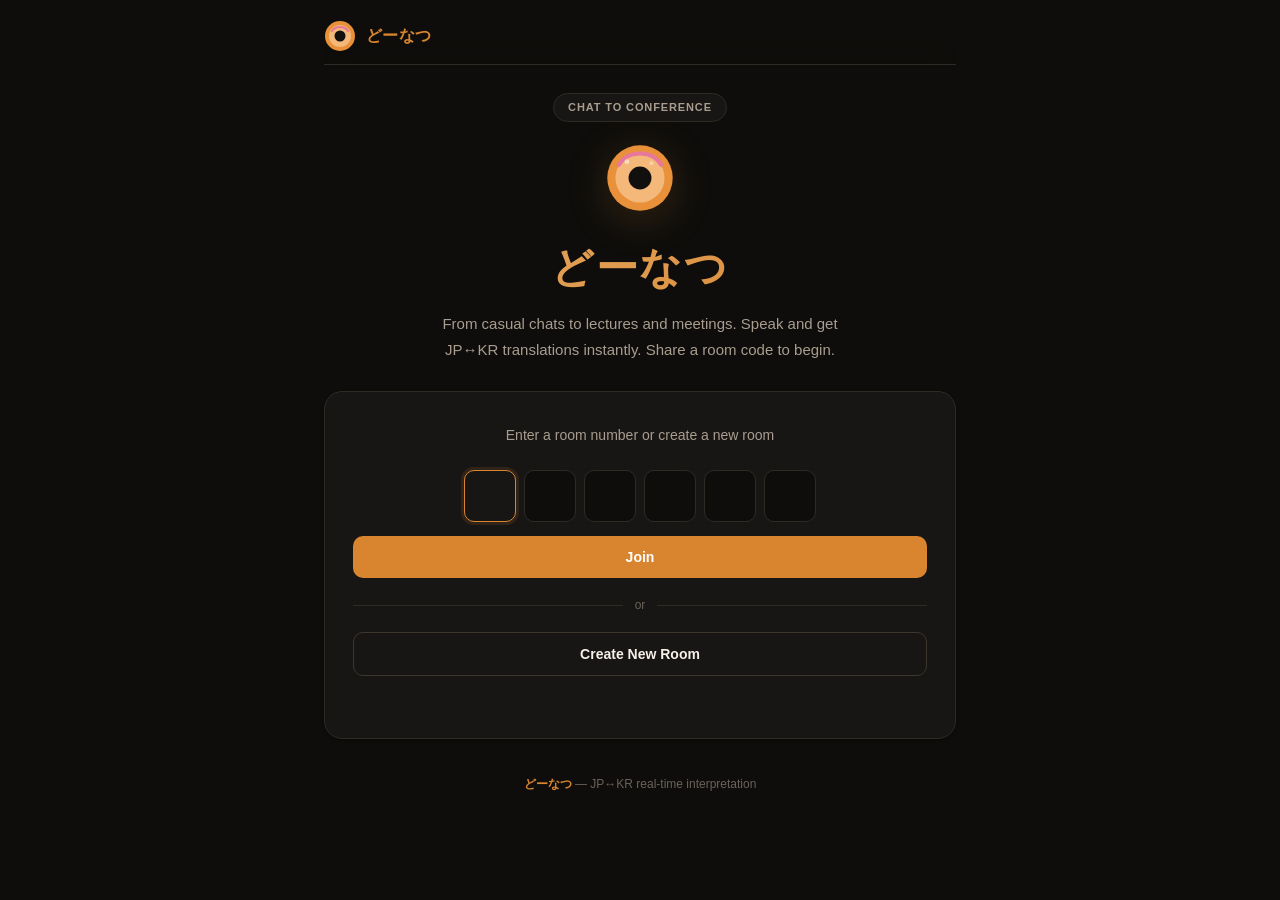
==== client/index.html @ 3bbc96e5 "Add admin panel, room issuance control, and Cloudflare Tunnel support - Admin panel at /admin with c" ====
<!DOCTYPE html>
<html lang="ja" translate="no" class="notranslate">
<head>
<meta charset="UTF-8">
<meta name="viewport" content="width=device-width, initial-scale=1">
<meta name="google" content="notranslate">
<meta name="description" content="どーなつ — 日韓の会話を、まるくつなぐ。話すだけで翻訳が届くカジュアル通訳。">
<meta name="theme-color" content="#0e0d0b">
<meta property="og:title" content="どーなつ | 日韓リアルタイム通訳">
<meta property="og:description" content="話すだけで翻訳が届く。6桁のルーム番号で、日本語と韓国語の会話をまるくつなぐ。">
<meta property="og:type" content="website">
<link rel="icon" href="favicon.svg" type="image/svg+xml">
<link rel="manifest" href="manifest.json">
<title>どーなつ — 日韓リアルタイム通訳</title>
<link rel="stylesheet" href="theme.css?v=2">
<link rel="stylesheet" href="app.css?v=6">
</head>
<body>

<div id="lobby">
  <div class="landing">
    <header class="landing-header">
      <div class="brand">
        <svg class="brand-mark" viewBox="0 0 32 32" aria-hidden="true"><circle cx="16" cy="16" r="15" fill="#e8913a"/><circle cx="16" cy="16" r="11" fill="#f4b87a"/><circle cx="16" cy="16" r="5.5" fill="#12100e"/><path d="M8 11c2-3 5-4 8-4s6 1 8 4" fill="none" stroke="#e8789a" stroke-width="2.2" stroke-linecap="round"/></svg>
        <span class="brand-name" id="brandName">どーなつ</span>
      </div>
    </header>

    <section class="hero">
      <span class="hero-badge" id="heroBadge">会話も講演も</span>
      <div class="hero-visual">
        <svg class="hero-donut" viewBox="0 0 88 88" aria-hidden="true"><circle cx="44" cy="44" r="40" fill="#e8913a"/><circle cx="44" cy="44" r="30" fill="#f4b87a"/><circle cx="44" cy="44" r="14" fill="#12100e"/><path d="M18 28c6-10 16-14 26-14s20 4 26 14" fill="none" stroke="#e8789a" stroke-width="5" stroke-linecap="round"/><circle cx="28" cy="24" r="3" fill="#fff" opacity=".5"/><circle cx="58" cy="26" r="2.5" fill="#fff" opacity=".35"/></svg>
      </div>
      <h1 id="heroTitle">どーなつ</h1>
      <p class="hero-desc" id="heroDesc">日韓の会話を、まるくつなぐ。話すだけで翻訳が届くカジュアル通訳。ルーム番号を共有して、すぐにはじめられます。</p>
    </section>

    <section class="start-section" id="start">
      <div class="cta-card">
        <p class="sub" id="lobbySub">ルーム番号を入力するか、新しいルームを作成してください</p>
        <div class="lobby-join">
          <div class="room-code" id="roomCode">
            <input type="text" class="room-digit" inputmode="numeric" maxlength="1" pattern="[0-9]" autocomplete="one-time-code" aria-label="1">
            <input type="text" class="room-digit" inputmode="numeric" maxlength="1" pattern="[0-9]" autocomplete="one-time-code" aria-label="2">
            <input type="text" class="room-digit" inputmode="numeric" maxlength="1" pattern="[0-9]" autocomplete="one-time-code" aria-label="3">
            <input type="text" class="room-digit" inputmode="numeric" maxlength="1" pattern="[0-9]" autocomplete="one-time-code" aria-label="4">
            <input type="text" class="room-digit" inputmode="numeric" maxlength="1" pattern="[0-9]" autocomplete="one-time-code" aria-label="5">
            <input type="text" class="room-digit" inputmode="numeric" maxlength="1" pattern="[0-9]" autocomplete="one-time-code" aria-label="6">
          </div>
          <button id="joinBtn" type="button">入室</button>
        </div>
        <div class="lobby-divider hidden" id="lobbyDivider">or</div>
        <div class="lobby-create-wrap hidden" id="createWrap">
          <label class="create-password-label" for="createPassword" id="createPasswordLabel">発行パスワード</label>
          <input type="password" id="createPassword" class="create-password-input" autocomplete="off" maxlength="128">
          <button class="btn-new-room" id="newRoomBtn">新しいルームを作成</button>
        </div>
        <p class="lobby-error" id="lobbyError"></p>
      </div>
    </section>

    <footer class="landing-footer">
      <p><span class="brand-inline">どーなつ</span> — <span id="footerTagline">日韓リアルタイム通訳</span></p>
    </footer>
  </div>
</div>

<div id="chat">
<header>
  <button type="button" class="logo chat-logo" id="homeBtn" title="">
    <svg class="chat-logo-mark" viewBox="0 0 32 32" aria-hidden="true"><circle cx="16" cy="16" r="15" fill="#e8913a"/><circle cx="16" cy="16" r="11" fill="#f4b87a"/><circle cx="16" cy="16" r="5.5" fill="#12100e"/></svg>
    <span class="chat-logo-name" id="chatLogoName">どーなつ</span>
  </button>
  <div class="header-center">
    <button type="button" class="room-badge" id="roomBadge" title="">
      <span class="room-badge-label" id="roomBadgeLabel">ルーム</span>
      <span class="room-badge-num" id="roomBadgeNum"></span>
      <span class="room-badge-icon" id="roomBadgeIcon">QR</span>
    </button>
  </div>
  <div class="header-end">
    <span class="conn">
      <span class="dot off" id="connDot"></span>
      <span class="conn-label" id="connLabel">Disconnected</span>
    </span>
    <div class="menu-wrap">
      <button id="menuBtn" class="btn-menu" type="button" aria-label="Menu">⋯</button>
      <div id="menuDrop" class="menu-drop hidden">
        <a id="screenLink" class="menu-item" href="screen.html" target="_blank" rel="noopener noreferrer">大画面表示</a>
        <button id="dissolveBtn" class="menu-item danger" type="button">ルームを解散</button>
      </div>
    </div>
  </div>
</header>

<div class="session-bar">
  <div class="session-controls">
    <div class="control-group">
      <span class="control-label" id="langLabel">言語</span>
      <select id="myLang">
        <option value="ja">日本語</option>
        <option value="ko">한국어</option>
      </select>
    </div>
    <span class="dir-hint" id="dirHint"></span>
    <button id="recordBtn" class="btn-record idle" disabled></button>
  </div>
  <div class="session-meta">
    <input type="text" id="spkInput" class="bar-nick" placeholder="" maxlength="20">
    <span class="status" id="statusMsg"></span>
  </div>
</div>

<div class="log-panel">
  <div class="log" id="log">
    <div class="empty-state hidden" id="emptyState">
      <svg class="icon" viewBox="0 0 32 32" aria-hidden="true"><circle cx="16" cy="16" r="15" fill="#d9852f"/><circle cx="16" cy="16" r="11" fill="#e4ad6a"/><circle cx="16" cy="16" r="5.5" fill="#0e0d0b"/><path d="M8 11c2-3 5-4 8-4s6 1 8 4" fill="none" stroke="#c96d8a" stroke-width="2" stroke-linecap="round"/></svg>
      <p id="emptyText"></p>
    </div>
    <div class="history-top hidden" id="historyTop"></div>
  </div>
</div>

<div class="input-footer">
  <div class="input-row">
    <textarea id="textInput" rows="1" placeholder="" disabled></textarea>
    <button id="sendBtn" class="btn-send" disabled></button>
  </div>
  <span class="input-hint" id="inputHint"></span>
</div>
</div>

<span class="copy-toast" id="copyToast" aria-live="polite"></span>

<div id="qrModal" class="qr-modal hidden">
  <div class="qr-card">
    <button id="qrClose" class="qr-close" type="button" aria-label="close">&times;</button>
    <div class="qr-title" id="qrTitle">ルームを共有</div>
    <div class="qr-room-num" id="qrRoomNum"></div>
    <div class="qr-wrap" id="qrCode"></div>
    <p class="qr-hint" id="qrHint">QRコードを読み取って入室</p>
    <div class="qr-actions" id="qrActions">
      <button id="qrShareBtn" class="btn-qr-share hidden" type="button">共有</button>
      <a id="qrScreenLink" class="btn-qr-copy" href="screen.html" target="_blank" rel="noopener noreferrer">大画面表示を開く</a>
      <button id="qrCopyBtn" class="btn-qr-copy" type="button">リンクをコピー</button>
    </div>
  </div>
</div>

<script src="vendor/qrcode.min.js"></script>
<script src="app.js"></script>
</body>
</html>
---- client/theme.css ----
/* どーなつ — shared design tokens */
:root {
  --bg: #0e0d0b;
  --bg-subtle: #12100e;
  --surface: #181614;
  --surface-2: #201e1a;
  --surface-3: #282420;
  --border: #2e2a24;
  --border-strong: #3d362e;
  --text: #f5f0e8;
  --text-muted: #a89d8f;
  --text-dim: #6b6258;
  --accent: #d9852f;
  --accent-hover: #e89942;
  --accent-soft: #d9852f1f;
  --accent-glow: #d9852f33;
  --brand-glaze: #e4ad6a;
  --brand-pink: #c96d8a;
  --ja: #5a94c6;
  --ko: #c96d8a;
  --live: #4a9a5c;
  --live-soft: #4a9a5c22;
  --record: #c45454;
  --record-hover: #b24848;
  --record-soft: #c4545422;
  --error: #c45454;
  --radius-sm: 6px;
  --radius: 10px;
  --radius-lg: 14px;
  --radius-xl: 18px;
  --shadow-sm: 0 1px 3px rgba(0, 0, 0, 0.35);
  --shadow-md: 0 8px 28px rgba(0, 0, 0, 0.4);
  --shadow-lg: 0 16px 48px rgba(0, 0, 0, 0.45);
  --font: 'Noto Sans JP', 'Noto Sans KR', -apple-system, BlinkMacSystemFont, 'Segoe UI', sans-serif;
  --mono: ui-monospace, 'Cascadia Code', 'Segoe UI Mono', monospace;
}

*, *::before, *::after { margin: 0; padding: 0; box-sizing: border-box; }

.hidden { display: none !important; }

html { -webkit-text-size-adjust: 100%; }

body {
  font-family: var(--font);
  background: var(--bg);
  color: var(--text);
  line-height: 1.5;
  -webkit-font-smoothing: antialiased;
}

button, input, select, textarea {
  font-family: inherit;
}

/* Buttons */
.btn-primary {
  padding: 12px 20px;
  border: none;
  border-radius: var(--radius);
  background: var(--accent);
  color: #fff;
  font-size: 14px;
  font-weight: 600;
  cursor: pointer;
  transition: background 0.15s, transform 0.1s;
}
.btn-primary:hover:not(:disabled) { background: var(--accent-hover); }
.btn-primary:disabled { opacity: 0.45; cursor: default; }

.btn-secondary {
  padding: 12px 20px;
  border: 1px solid var(--border-strong);
  border-radius: var(--radius);
  background: transparent;
  color: var(--text);
  font-size: 14px;
  font-weight: 600;
  cursor: pointer;
  transition: background 0.15s, border-color 0.15s;
}
.btn-secondary:hover:not(:disabled) {
  background: var(--surface-2);
  border-color: var(--text-dim);
}

.btn-ghost {
  padding: 8px 14px;
  border-radius: 999px;
  border: 1px solid var(--border);
  background: var(--surface);
  color: var(--text-muted);
  font-size: 12px;
  font-weight: 600;
  cursor: pointer;
  text-decoration: none;
  transition: background 0.15s, border-color 0.15s, color 0.15s;
}
.btn-ghost:hover {
  background: var(--surface-2);
  border-color: var(--border-strong);
  color: var(--text);
}

/* Status dot */
.dot {
  display: inline-block;
  width: 7px;
  height: 7px;
  border-radius: 50%;
  flex-shrink: 0;
}
.dot.on { background: var(--live); box-shadow: 0 0 0 3px var(--live-soft); }
.dot.off { background: var(--record); box-shadow: 0 0 0 3px var(--record-soft); }

/* Room code inputs */
.room-digit {
  flex: 1;
  max-width: 52px;
  min-width: 0;
  aspect-ratio: 1;
  background: var(--bg);
  color: var(--text);
  border: 1px solid var(--border);
  border-radius: var(--radius);
  font-size: 22px;
  font-weight: 600;
  font-family: var(--mono);
  font-variant-numeric: tabular-nums;
  text-align: center;
  outline: none;
  caret-color: var(--accent);
  transition: border-color 0.15s, box-shadow 0.15s, background 0.15s;
}
.room-digit:focus {
  border-color: var(--accent);
  box-shadow: 0 0 0 3px var(--accent-soft);
  background: var(--surface);
}
.room-digit.filled {
  border-color: var(--border-strong);
  background: var(--surface);
}

/* Menu */
.menu-drop {
  position: absolute;
  top: calc(100% + 6px);
  right: 0;
  min-width: 180px;
  background: var(--surface);
  border: 1px solid var(--border-strong);
  border-radius: var(--radius-lg);
  padding: 6px;
  box-shadow: var(--shadow-md);
  z-index: 100;
}
.menu-drop.hidden { display: none; }

.menu-item {
  display: block;
  width: 100%;
  padding: 10px 12px;
  border: none;
  border-radius: var(--radius-sm);
  background: transparent;
  color: var(--text);
  font-size: 13px;
  font-weight: 500;
  text-align: left;
  cursor: pointer;
  text-decoration: none;
  box-sizing: border-box;
  transition: background 0.12s;
}
.menu-item:hover { background: var(--surface-2); }
.menu-item.danger { color: var(--error); }
.menu-item.danger:hover { background: var(--record-soft); }
---- client/app.css ----
/* どーなつ — main app */

body {
  height: 100dvh;
  overflow: hidden;
}

/* ---- lobby ---- */
#lobby {
  position: fixed;
  inset: 0;
  overflow-y: auto;
  background: var(--bg);
  z-index: 100;
  -webkit-overflow-scrolling: touch;
}
#lobby.hidden { display: none; }

.landing {
  max-width: 680px;
  margin: 0 auto;
  padding: 0 24px 56px;
}

.landing-header {
  display: flex;
  align-items: center;
  justify-content: space-between;
  padding: 20px 0 12px;
  position: sticky;
  top: 0;
  background: linear-gradient(180deg, var(--bg) 65%, transparent);
  z-index: 2;
}

.brand {
  display: inline-flex;
  align-items: center;
  gap: 10px;
  font-size: 16px;
  font-weight: 700;
  letter-spacing: 0.02em;
  color: var(--text);
}
.brand-mark { width: 32px; height: 32px; flex-shrink: 0; }
.brand-name { color: var(--accent); }

.hero {
  text-align: center;
  padding: 28px 0 20px;
}
.hero-badge {
  display: inline-block;
  font-size: 11px;
  font-weight: 600;
  letter-spacing: 0.08em;
  text-transform: uppercase;
  color: var(--text-muted);
  border: 1px solid var(--border);
  border-radius: 999px;
  padding: 5px 14px;
  margin-bottom: 20px;
  background: var(--surface);
}
.hero-visual {
  display: flex;
  justify-content: center;
  margin-bottom: 22px;
}
.hero-donut {
  width: 72px;
  height: 72px;
  filter: drop-shadow(0 8px 20px var(--accent-glow));
  animation: float 5s ease-in-out infinite;
}
@keyframes float {
  0%, 100% { transform: translateY(0); }
  50% { transform: translateY(-4px); }
}
.hero h1 {
  font-size: clamp(32px, 8vw, 42px);
  font-weight: 800;
  letter-spacing: 0.04em;
  margin-bottom: 12px;
  background: linear-gradient(135deg, var(--brand-glaze), var(--accent));
  -webkit-background-clip: text;
  -webkit-text-fill-color: transparent;
  background-clip: text;
}
.hero-desc {
  font-size: 15px;
  color: var(--text-muted);
  line-height: 1.75;
  max-width: 420px;
  margin: 0 auto 8px;
}

.cta-card {
  background: var(--surface);
  border: 1px solid var(--border);
  border-radius: var(--radius-xl);
  padding: 32px 28px;
  text-align: center;
  box-shadow: var(--shadow-sm);
}
.cta-card .sub {
  color: var(--text-muted);
  font-size: 14px;
  margin-bottom: 24px;
  line-height: 1.6;
}
.lobby-join {
  display: flex;
  flex-direction: column;
  gap: 14px;
}
.room-code {
  display: flex;
  gap: 8px;
  justify-content: center;
}
.lobby-join button {
  width: 100%;
  padding: 13px 16px;
  border-radius: var(--radius);
  border: none;
  font-size: 14px;
  font-weight: 600;
  cursor: pointer;
  background: var(--accent);
  color: #fff;
  transition: background 0.15s;
}
.lobby-join button:hover:not(:disabled) { background: var(--accent-hover); }
.lobby-join button:disabled { opacity: 0.5; cursor: default; }
.lobby-divider {
  color: var(--text-dim);
  font-size: 12px;
  margin: 18px 0;
  display: flex;
  align-items: center;
  gap: 12px;
}
.lobby-divider::before, .lobby-divider::after {
  content: '';
  flex: 1;
  height: 1px;
  background: var(--border);
}
.btn-new-room {
  width: 100%;
  padding: 13px 16px;
  border-radius: var(--radius);
  border: 1px solid var(--border-strong);
  font-size: 14px;
  font-weight: 600;
  cursor: pointer;
  background: transparent;
  color: var(--text);
  transition: background 0.15s, border-color 0.15s;
}
.btn-new-room:hover:not(:disabled) {
  background: var(--surface-2);
  border-color: var(--text-dim);
}
.btn-new-room:disabled { opacity: 0.5; cursor: default; }
.lobby-create-wrap {
  display: flex;
  flex-direction: column;
  gap: 10px;
}
.create-password-label {
  font-size: 12px;
  font-weight: 600;
  color: var(--text-muted);
  text-align: left;
}
.create-password-input {
  width: 100%;
  padding: 11px 12px;
  border: 1px solid var(--border-strong);
  border-radius: var(--radius);
  background: var(--bg-subtle);
  color: var(--text);
  font-size: 14px;
}
.create-password-input:focus {
  outline: none;
  border-color: var(--accent);
}
.lobby-error {
  color: var(--error);
  font-size: 13px;
  margin-top: 14px;
  min-height: 1.2em;
}

.landing-footer {
  text-align: center;
  padding: 36px 0 16px;
  font-size: 12px;
  color: var(--text-dim);
}
.landing-footer .brand-inline { color: var(--accent); font-weight: 600; }

/* ---- chat shell ---- */
#chat {
  display: none;
  flex-direction: column;
  height: 100dvh;
  overflow: hidden;
}
#chat.open { display: flex; }

header {
  position: relative;
  z-index: 30;
  display: flex;
  align-items: center;
  gap: 12px;
  padding: 10px 20px;
  background: rgba(24, 22, 20, 0.92);
  backdrop-filter: blur(12px);
  -webkit-backdrop-filter: blur(12px);
  border-bottom: 1px solid var(--border);
  flex-shrink: 0;
}

.chat-logo {
  display: inline-flex;
  align-items: center;
  gap: 8px;
  font-size: 14px;
  font-weight: 700;
  letter-spacing: 0.02em;
  white-space: nowrap;
  border: none;
  background: transparent;
  color: inherit;
  cursor: pointer;
  padding: 4px 0;
  flex-shrink: 0;
  transition: opacity 0.15s;
  -webkit-tap-highlight-color: transparent;
}
.chat-logo:hover { opacity: 0.75; }
.chat-logo-mark { width: 20px; height: 20px; flex-shrink: 0; }
.chat-logo-name { color: var(--accent); }

.header-center {
  flex: 1;
  display: flex;
  justify-content: center;
  min-width: 0;
}

.room-badge {
  display: inline-flex;
  align-items: center;
  gap: 8px;
  font-size: 12px;
  font-weight: 600;
  font-family: var(--mono);
  font-variant-numeric: tabular-nums;
  color: var(--text-muted);
  background: var(--surface-2);
  padding: 6px 14px;
  border-radius: 999px;
  border: 1px solid var(--border);
  cursor: pointer;
  transition: background 0.15s, border-color 0.15s;
  -webkit-tap-highlight-color: transparent;
}
.room-badge:hover {
  background: var(--surface-3);
  border-color: var(--border-strong);
}
.room-badge-num {
  color: var(--text);
  letter-spacing: 0.1em;
  font-size: 13px;
}
.room-badge-icon {
  font-size: 10px;
  color: var(--text-dim);
  font-family: var(--font);
  font-weight: 600;
}

.header-end {
  display: flex;
  align-items: center;
  gap: 8px;
  flex-shrink: 0;
}
.conn {
  display: flex;
  align-items: center;
  gap: 6px;
}
.conn-label {
  font-size: 11px;
  font-weight: 500;
  color: var(--text-dim);
  letter-spacing: 0.02em;
}

.menu-wrap {
  position: relative;
  z-index: 2;
}
.btn-menu {
  width: 34px;
  height: 34px;
  border-radius: var(--radius-sm);
  border: 1px solid var(--border);
  background: var(--surface-2);
  color: var(--text-muted);
  font-size: 16px;
  line-height: 1;
  cursor: pointer;
  display: flex;
  align-items: center;
  justify-content: center;
  padding: 0;
  transition: background 0.15s, color 0.15s;
}
.btn-menu:hover { background: var(--surface-3); color: var(--text); }

/* ---- session bar ---- */
.session-bar {
  position: relative;
  z-index: 10;
  display: flex;
  align-items: center;
  gap: 12px;
  padding: 10px 20px;
  background: var(--surface);
  border-bottom: 1px solid var(--border);
  flex-shrink: 0;
  flex-wrap: wrap;
}

.session-controls {
  display: flex;
  align-items: center;
  gap: 10px;
  flex: 1;
  min-width: 0;
}

.control-group {
  display: flex;
  align-items: center;
  gap: 8px;
}
.control-label {
  font-size: 11px;
  font-weight: 600;
  color: var(--text-dim);
  letter-spacing: 0.04em;
  white-space: nowrap;
}

.session-bar select {
  background: var(--bg);
  color: var(--text);
  border: 1px solid var(--border);
  padding: 7px 10px;
  border-radius: var(--radius-sm);
  font-size: 13px;
  font-weight: 500;
  cursor: pointer;
  transition: border-color 0.15s;
}
.session-bar select:focus {
  border-color: var(--accent);
  outline: none;
}

.dir-hint {
  font-size: 12px;
  font-weight: 500;
  color: var(--text-dim);
  white-space: nowrap;
  padding: 4px 10px;
  background: var(--bg);
  border-radius: 999px;
  border: 1px solid var(--border);
}

.btn-record {
  padding: 8px 18px;
  border-radius: 999px;
  border: 1px solid transparent;
  font-size: 13px;
  font-weight: 600;
  cursor: pointer;
  transition: background 0.15s, box-shadow 0.15s;
  margin-left: auto;
  flex-shrink: 0;
}
.btn-record {
  background: var(--record);
  color: #fff;
  border-color: var(--record);
}
.btn-record:hover { background: var(--record-hover); }
.btn-record.idle {
  background: var(--live);
  border-color: var(--live);
}
.btn-record.idle:hover { filter: brightness(1.08); }
.btn-record:disabled { opacity: 0.4; cursor: default; }
.btn-record.recording {
  animation: pulse 1.5s ease-in-out infinite;
  box-shadow: 0 0 0 0 rgba(196, 84, 84, 0.45);
}
@keyframes pulse {
  0%, 100% { box-shadow: 0 0 0 0 rgba(196, 84, 84, 0.35); }
  50% { box-shadow: 0 0 0 8px rgba(196, 84, 84, 0); }
}

.session-meta {
  display: flex;
  align-items: center;
  gap: 10px;
  min-width: 0;
}
.bar-nick {
  width: 140px;
  background: var(--bg);
  color: var(--text);
  border: 1px solid var(--border);
  padding: 7px 12px;
  border-radius: var(--radius-sm);
  font-size: 13px;
  transition: border-color 0.15s;
}
.bar-nick:focus {
  border-color: var(--accent);
  outline: none;
}
.status {
  font-size: 11px;
  color: var(--text-dim);
  white-space: nowrap;
  overflow: hidden;
  text-overflow: ellipsis;
  min-width: 0;
}

/* ---- transcript log ---- */
.log-panel {
  flex: 1;
  min-height: 0;
  display: flex;
  flex-direction: column;
  background: var(--bg-subtle);
}
.log {
  flex: 1;
  min-height: 0;
  overflow-y: auto;
  padding: 16px 20px 20px;
  display: flex;
  flex-direction: column;
  gap: 10px;
}
.log::-webkit-scrollbar { width: 5px; }
.log::-webkit-scrollbar-track { background: transparent; }
.log::-webkit-scrollbar-thumb { background: var(--border-strong); border-radius: 3px; }

.history-top {
  text-align: center;
  font-size: 11px;
  color: var(--text-dim);
  padding: 6px 0;
  flex-shrink: 0;
}
.history-top.hidden { display: none; }

.log .empty-state {
  flex: 1;
  display: flex;
  flex-direction: column;
  align-items: center;
  justify-content: center;
  gap: 12px;
  color: var(--text-dim);
  text-align: center;
  padding: 48px 24px;
  user-select: none;
  pointer-events: none;
}
.log .empty-state.hidden {
  display: none !important;
}
.empty-state .icon {
  width: 52px;
  height: 52px;
  filter: drop-shadow(0 4px 14px var(--accent-glow));
}
.empty-state p {
  font-size: 14px;
  line-height: 1.65;
  max-width: 300px;
  color: var(--text-muted);
}

.entry {
  position: relative;
  padding: 12px 16px 12px 14px;
  border-radius: 0 var(--radius) var(--radius) 0;
  background: var(--surface);
  border: 1px solid var(--border);
  border-left: 3px solid var(--border-strong);
  animation: in 0.2s ease;
  width: 100%;
  align-self: stretch;
  flex-shrink: 0;
}
.entry.mine {
  border-left-color: var(--accent);
}
.entry.interim { opacity: 0.75; border-left-style: dashed; }
.entry.error {
  border-left-color: var(--error);
  background: var(--record-soft);
}

@keyframes in {
  from { opacity: 0; transform: translateY(4px); }
  to { opacity: 1; transform: translateY(0); }
}

.entry-head {
  display: flex;
  align-items: center;
  justify-content: space-between;
  gap: 8px;
  margin-bottom: 8px;
  min-height: 32px;
  position: relative;
}
.entry .spk {
  font-weight: 600;
  font-size: 10px;
  letter-spacing: 0.06em;
  text-transform: uppercase;
  margin-bottom: 0;
  display: flex;
  align-items: center;
  gap: 6px;
  color: var(--text-dim);
  min-width: 0;
}
.entry .spk-dot {
  width: 6px;
  height: 6px;
  border-radius: 50%;
  flex-shrink: 0;
}
.entry .main {
  color: var(--text);
  font-size: 16px;
  font-weight: 500;
  line-height: 1.6;
  word-break: break-word;
}
.entry .sub {
  color: var(--text-muted);
  font-size: 13px;
  line-height: 1.5;
  margin-top: 6px;
  padding-top: 6px;
  border-top: 1px solid var(--border);
  word-break: break-word;
}
.entry .main.tent { color: var(--text-muted); }
.entry .sub.tent { color: var(--text-dim); border-top-color: transparent; padding-top: 0; margin-top: 4px; }
.entry .sub.waiting {
  color: var(--text-dim);
  font-style: normal;
  border-top-color: transparent;
  padding-top: 0;
  animation: fade-wait 1.4s ease-in-out infinite;
}

.entry.mine .btn-edit {
  flex-shrink: 0;
  width: 28px;
  height: 28px;
  padding: 0;
  margin-left: 6px;
  border: none;
  border-radius: var(--radius-sm);
  background: transparent;
  color: var(--text-dim);
  cursor: pointer;
  display: inline-flex;
  align-items: center;
  justify-content: center;
  opacity: 0.55;
  transition: opacity 0.15s, color 0.15s, background 0.15s;
}
.entry.mine .btn-edit[hidden] {
  display: none !important;
}
.entry.mine:hover .btn-edit,
.entry.mine .btn-edit:hover,
.entry.mine .btn-edit:focus-visible {
  opacity: 1;
  color: var(--text-muted);
  background: var(--surface-2);
}
.entry.mine .btn-edit:focus-visible {
  outline: 1px solid var(--border-strong);
  outline-offset: 1px;
}
.entry.mine .btn-edit .edit-icon {
  display: block;
  pointer-events: none;
}
.entry .edit-area {
  width: 100%;
  min-height: 72px;
  margin-top: 4px;
  padding: 10px 12px;
  background: var(--bg);
  color: var(--text);
  border: 1px solid var(--accent);
  border-radius: var(--radius-sm);
  font-size: 15px;
  line-height: 1.55;
  resize: vertical;
  outline: none;
  font-family: inherit;
}
.entry .edit-hint {
  font-size: 11px;
  color: var(--text-dim);
  margin-top: 6px;
}
.entry .edit-actions {
  display: flex;
  gap: 8px;
  margin-top: 10px;
}
.entry .btn-edit-cancel,
.entry .btn-edit-save {
  padding: 7px 14px;
  border-radius: var(--radius-sm);
  font-size: 12px;
  font-weight: 600;
  cursor: pointer;
  font-family: inherit;
}
.entry .btn-edit-cancel {
  border: 1px solid var(--border-strong);
  background: transparent;
  color: var(--text-muted);
}
.entry .btn-edit-cancel:hover { background: var(--surface-2); color: var(--text); }
.entry .btn-edit-save {
  border: none;
  background: var(--accent);
  color: #fff;
}
.entry .btn-edit-save:hover { background: var(--accent-hover); }
.entry .btn-edit-save:disabled { opacity: 0.45; cursor: default; }
.entry.revising { opacity: 0.85; }
@keyframes fade-wait {
  0%, 100% { opacity: 0.45; }
  50% { opacity: 1; }
}

/* ---- input ---- */
.input-footer {
  padding: 12px 20px;
  background: var(--surface);
  border-top: 1px solid var(--border);
  flex-shrink: 0;
}
.input-row {
  display: flex;
  gap: 10px;
  align-items: flex-end;
}
.input-row textarea {
  flex: 1;
  min-width: 0;
  background: var(--bg);
  color: var(--text);
  border: 1px solid var(--border);
  border-radius: var(--radius);
  padding: 10px 14px;
  font-size: 14px;
  resize: none;
  outline: none;
  line-height: 1.5;
  min-height: 42px;
  max-height: 120px;
  overflow-y: auto;
  transition: border-color 0.15s;
}
.input-row textarea:focus { border-color: var(--accent); }
.input-row textarea:disabled { opacity: 0.4; }
.input-hint {
  font-size: 11px;
  color: var(--text-dim);
  padding: 5px 2px 0;
}
.input-row button {
  padding: 10px 20px;
  border-radius: var(--radius);
  border: none;
  font-size: 14px;
  font-weight: 600;
  cursor: pointer;
  flex-shrink: 0;
  height: 42px;
}
.btn-send {
  background: var(--accent);
  color: #fff;
  transition: background 0.15s;
}
.btn-send:hover { background: var(--accent-hover); }
.btn-send:disabled { opacity: 0.4; cursor: default; }

/* ---- toast & modal ---- */
.copy-toast {
  position: fixed;
  left: 50%;
  bottom: 88px;
  transform: translateX(-50%) translateY(12px);
  opacity: 0;
  pointer-events: none;
  padding: 10px 18px;
  border-radius: var(--radius);
  background: var(--surface);
  border: 1px solid var(--border-strong);
  color: var(--text);
  font-size: 13px;
  font-weight: 500;
  white-space: nowrap;
  box-shadow: var(--shadow-md);
  transition: opacity 0.2s, transform 0.2s;
  z-index: 150;
}
.copy-toast.show {
  opacity: 1;
  transform: translateX(-50%) translateY(0);
}

.qr-modal {
  position: fixed;
  inset: 0;
  z-index: 200;
  display: flex;
  align-items: center;
  justify-content: center;
  background: rgba(0, 0, 0, 0.65);
  backdrop-filter: blur(4px);
  padding: 20px;
}
.qr-modal.hidden { display: none; }
.qr-card {
  position: relative;
  background: var(--surface);
  border: 1px solid var(--border-strong);
  border-radius: var(--radius-xl);
  padding: 28px 24px 24px;
  width: min(340px, 100%);
  text-align: center;
  box-shadow: var(--shadow-lg);
}
.qr-close {
  position: absolute;
  top: 10px;
  right: 12px;
  width: 32px;
  height: 32px;
  border: none;
  border-radius: var(--radius-sm);
  background: transparent;
  color: var(--text-muted);
  font-size: 22px;
  line-height: 1;
  cursor: pointer;
}
.qr-close:hover { background: var(--surface-2); color: var(--text); }
.qr-title {
  font-size: 15px;
  font-weight: 700;
  margin-bottom: 6px;
}
.qr-room-num {
  font-size: 26px;
  font-weight: 700;
  font-family: var(--mono);
  font-variant-numeric: tabular-nums;
  letter-spacing: 0.14em;
  color: var(--accent);
  margin-bottom: 16px;
}
.qr-wrap {
  display: inline-flex;
  padding: 12px;
  background: #fff;
  border-radius: var(--radius-lg);
  margin-bottom: 14px;
}
.qr-wrap canvas, .qr-wrap img {
  display: block;
  width: 200px !important;
  height: 200px !important;
}
.qr-hint {
  font-size: 12px;
  color: var(--text-muted);
  line-height: 1.5;
  margin-bottom: 14px;
}
.qr-actions {
  display: flex;
  flex-direction: column;
  gap: 8px;
}
.btn-qr-share, .btn-qr-copy {
  display: block;
  width: 100%;
  padding: 11px 16px;
  border-radius: var(--radius);
  font-size: 14px;
  font-weight: 600;
  cursor: pointer;
  text-align: center;
  text-decoration: none;
  box-sizing: border-box;
  transition: background 0.15s, border-color 0.15s;
}
.btn-qr-share {
  border: none;
  background: var(--accent);
  color: #fff;
}
.btn-qr-share:hover { background: var(--accent-hover); }
.btn-qr-share.hidden { display: none; }
.btn-qr-copy {
  border: none;
  background: var(--accent);
  color: #fff;
}
.btn-qr-copy:hover { background: var(--accent-hover); }
.qr-actions.has-share .btn-qr-copy {
  background: transparent;
  border: 1px solid var(--border-strong);
  color: var(--text);
}
.qr-actions.has-share .btn-qr-copy:hover {
  background: var(--surface-2);
}

/* ---- responsive ---- */
@media (max-width: 600px) {
  header { padding: 10px 14px; gap: 8px; }
  .conn-label { display: none; }
  .room-badge-label { display: none; }
  .session-bar {
    padding: 10px 14px;
    flex-direction: column;
    align-items: stretch;
    gap: 8px;
  }
  .session-controls { flex-wrap: wrap; }
  .btn-record { margin-left: 0; }
  .session-meta { width: 100%; }
  .bar-nick { flex: 1; width: auto; min-width: 0; }
  .status { display: none; }
  .input-footer {
    padding: 12px 14px calc(12px + env(safe-area-inset-bottom, 0px));
  }
  .log { padding: 12px 14px; }
  .input-hint { display: none; }
  .landing { padding: 0 16px 40px; }
  .room-code { gap: 6px; }
  .room-digit { font-size: 20px; max-width: 48px; }
  .session-bar select, .bar-nick, .input-row textarea { font-size: 16px; }
  .copy-toast {
    bottom: calc(80px + env(safe-area-inset-bottom, 0px));
    max-width: calc(100vw - 32px);
    white-space: normal;
    text-align: center;
  }
  .qr-modal { align-items: flex-end; padding: 0; }
  .qr-card {
    width: 100%;
    border-radius: var(--radius-xl) var(--radius-xl) 0 0;
    padding: 24px 20px calc(24px + env(safe-area-inset-bottom, 0px));
  }
}

@media (min-width: 601px) {
  .room-badge-icon { display: none; }
}
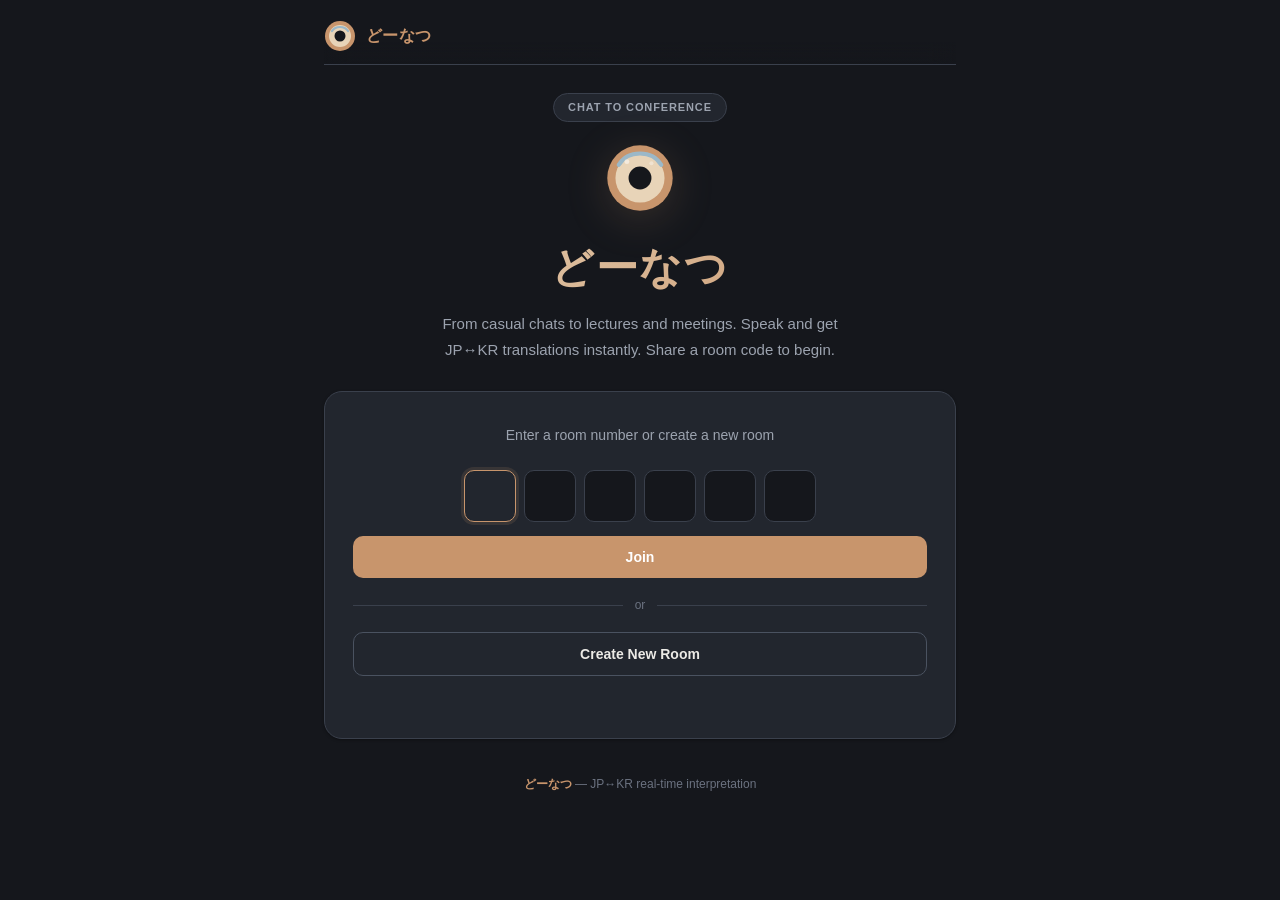
==== commit 4d656fbe: "Refresh color palette: warm café slate instead of dark pink-orange" ====
--- a/client/index.html
+++ b/client/index.html
@@ -5,15 +5,15 @@
 <meta name="viewport" content="width=device-width, initial-scale=1">
 <meta name="google" content="notranslate">
 <meta name="description" content="どーなつ — 日韓の会話を、まるくつなぐ。話すだけで翻訳が届くカジュアル通訳。">
-<meta name="theme-color" content="#0e0d0b">
+<meta name="theme-color" content="#15171c">
 <meta property="og:title" content="どーなつ | 日韓リアルタイム通訳">
 <meta property="og:description" content="話すだけで翻訳が届く。6桁のルーム番号で、日本語と韓国語の会話をまるくつなぐ。">
 <meta property="og:type" content="website">
 <link rel="icon" href="favicon.svg" type="image/svg+xml">
 <link rel="manifest" href="manifest.json">
 <title>どーなつ — 日韓リアルタイム通訳</title>
-<link rel="stylesheet" href="theme.css?v=2">
-<link rel="stylesheet" href="app.css?v=6">
+<link rel="stylesheet" href="theme.css?v=3">
+<link rel="stylesheet" href="app.css?v=7">
 </head>
 <body>
 
@@ -21,7 +21,7 @@
   <div class="landing">
     <header class="landing-header">
       <div class="brand">
-        <svg class="brand-mark" viewBox="0 0 32 32" aria-hidden="true"><circle cx="16" cy="16" r="15" fill="#e8913a"/><circle cx="16" cy="16" r="11" fill="#f4b87a"/><circle cx="16" cy="16" r="5.5" fill="#12100e"/><path d="M8 11c2-3 5-4 8-4s6 1 8 4" fill="none" stroke="#e8789a" stroke-width="2.2" stroke-linecap="round"/></svg>
+        <svg class="brand-mark" viewBox="0 0 32 32" aria-hidden="true"><circle cx="16" cy="16" r="15" fill="#c8956c"/><circle cx="16" cy="16" r="11" fill="#e8d4b8"/><circle cx="16" cy="16" r="5.5" fill="#15171c"/><path d="M8 11c2-3 5-4 8-4s6 1 8 4" fill="none" stroke="#9bb8c8" stroke-width="2.2" stroke-linecap="round"/></svg>
         <span class="brand-name" id="brandName">どーなつ</span>
       </div>
     </header>
@@ -29,7 +29,7 @@
     <section class="hero">
       <span class="hero-badge" id="heroBadge">会話も講演も</span>
       <div class="hero-visual">
-        <svg class="hero-donut" viewBox="0 0 88 88" aria-hidden="true"><circle cx="44" cy="44" r="40" fill="#e8913a"/><circle cx="44" cy="44" r="30" fill="#f4b87a"/><circle cx="44" cy="44" r="14" fill="#12100e"/><path d="M18 28c6-10 16-14 26-14s20 4 26 14" fill="none" stroke="#e8789a" stroke-width="5" stroke-linecap="round"/><circle cx="28" cy="24" r="3" fill="#fff" opacity=".5"/><circle cx="58" cy="26" r="2.5" fill="#fff" opacity=".35"/></svg>
+        <svg class="hero-donut" viewBox="0 0 88 88" aria-hidden="true"><circle cx="44" cy="44" r="40" fill="#c8956c"/><circle cx="44" cy="44" r="30" fill="#e8d4b8"/><circle cx="44" cy="44" r="14" fill="#15171c"/><path d="M18 28c6-10 16-14 26-14s20 4 26 14" fill="none" stroke="#9bb8c8" stroke-width="5" stroke-linecap="round"/><circle cx="28" cy="24" r="3" fill="#fff" opacity=".5"/><circle cx="58" cy="26" r="2.5" fill="#fff" opacity=".35"/></svg>
       </div>
       <h1 id="heroTitle">どーなつ</h1>
       <p class="hero-desc" id="heroDesc">日韓の会話を、まるくつなぐ。話すだけで翻訳が届くカジュアル通訳。ルーム番号を共有して、すぐにはじめられます。</p>
@@ -68,7 +68,7 @@
 <div id="chat">
 <header>
   <button type="button" class="logo chat-logo" id="homeBtn" title="">
-    <svg class="chat-logo-mark" viewBox="0 0 32 32" aria-hidden="true"><circle cx="16" cy="16" r="15" fill="#e8913a"/><circle cx="16" cy="16" r="11" fill="#f4b87a"/><circle cx="16" cy="16" r="5.5" fill="#12100e"/></svg>
+    <svg class="chat-logo-mark" viewBox="0 0 32 32" aria-hidden="true"><circle cx="16" cy="16" r="15" fill="#c8956c"/><circle cx="16" cy="16" r="11" fill="#e8d4b8"/><circle cx="16" cy="16" r="5.5" fill="#15171c"/></svg>
     <span class="chat-logo-name" id="chatLogoName">どーなつ</span>
   </button>
   <div class="header-center">
@@ -114,7 +114,7 @@
 <div class="log-panel">
   <div class="log" id="log">
     <div class="empty-state hidden" id="emptyState">
-      <svg class="icon" viewBox="0 0 32 32" aria-hidden="true"><circle cx="16" cy="16" r="15" fill="#d9852f"/><circle cx="16" cy="16" r="11" fill="#e4ad6a"/><circle cx="16" cy="16" r="5.5" fill="#0e0d0b"/><path d="M8 11c2-3 5-4 8-4s6 1 8 4" fill="none" stroke="#c96d8a" stroke-width="2" stroke-linecap="round"/></svg>
+      <svg class="icon" viewBox="0 0 32 32" aria-hidden="true"><circle cx="16" cy="16" r="15" fill="#c8956c"/><circle cx="16" cy="16" r="11" fill="#e8d4b8"/><circle cx="16" cy="16" r="5.5" fill="#15171c"/><path d="M8 11c2-3 5-4 8-4s6 1 8 4" fill="none" stroke="#9bb8c8" stroke-width="2" stroke-linecap="round"/></svg>
       <p id="emptyText"></p>
     </div>
     <div class="history-top hidden" id="historyTop"></div>
--- a/client/theme.css
+++ b/client/theme.css
@@ -1,29 +1,31 @@
-/* どーなつ — shared design tokens */
+/* どーなつ — shared design tokens (warm café slate) */
 :root {
-  --bg: #0e0d0b;
-  --bg-subtle: #12100e;
-  --surface: #181614;
-  --surface-2: #201e1a;
-  --surface-3: #282420;
-  --border: #2e2a24;
-  --border-strong: #3d362e;
-  --text: #f5f0e8;
-  --text-muted: #a89d8f;
-  --text-dim: #6b6258;
-  --accent: #d9852f;
-  --accent-hover: #e89942;
-  --accent-soft: #d9852f1f;
-  --accent-glow: #d9852f33;
-  --brand-glaze: #e4ad6a;
-  --brand-pink: #c96d8a;
-  --ja: #5a94c6;
-  --ko: #c96d8a;
-  --live: #4a9a5c;
-  --live-soft: #4a9a5c22;
-  --record: #c45454;
-  --record-hover: #b24848;
-  --record-soft: #c4545422;
-  --error: #c45454;
+  --bg: #15171c;
+  --bg-subtle: #1a1d23;
+  --surface: #22262e;
+  --surface-2: #2a2f38;
+  --surface-3: #323843;
+  --border: #3a404c;
+  --border-strong: #4a5260;
+  --text: #eceae6;
+  --text-muted: #9ca3af;
+  --text-dim: #6b7280;
+  --accent: #c8956c;
+  --accent-hover: #d4a67a;
+  --accent-soft: #c8956c22;
+  --accent-glow: #c8956c30;
+  --brand-glaze: #e8d4b8;
+  --brand-icing: #9bb8c8;
+  --ja: #7aa8c8;
+  --ko: #7eb8a8;
+  --live: #5cb87a;
+  --live-soft: #5cb87a22;
+  --record: #c07070;
+  --record-hover: #b06060;
+  --record-soft: #c0707022;
+  --error: #c07070;
+  --off: #6b7280;
+  --off-soft: #6b728022;
   --radius-sm: 6px;
   --radius: 10px;
   --radius-lg: 14px;
@@ -111,7 +113,7 @@
   flex-shrink: 0;
 }
 .dot.on { background: var(--live); box-shadow: 0 0 0 3px var(--live-soft); }
-.dot.off { background: var(--record); box-shadow: 0 0 0 3px var(--record-soft); }
+.dot.off { background: var(--off); box-shadow: 0 0 0 3px var(--off-soft); }
 
 /* Room code inputs */
 .room-digit {
--- a/client/app.css
+++ b/client/app.css
@@ -219,7 +219,7 @@
   align-items: center;
   gap: 12px;
   padding: 10px 20px;
-  background: rgba(24, 22, 20, 0.92);
+  background: rgba(34, 38, 46, 0.92);
   backdrop-filter: blur(12px);
   -webkit-backdrop-filter: blur(12px);
   border-bottom: 1px solid var(--border);
@@ -414,11 +414,11 @@
 .btn-record:disabled { opacity: 0.4; cursor: default; }
 .btn-record.recording {
   animation: pulse 1.5s ease-in-out infinite;
-  box-shadow: 0 0 0 0 rgba(196, 84, 84, 0.45);
+  box-shadow: 0 0 0 0 rgba(92, 184, 122, 0.35);
 }
 @keyframes pulse {
-  0%, 100% { box-shadow: 0 0 0 0 rgba(196, 84, 84, 0.35); }
-  50% { box-shadow: 0 0 0 8px rgba(196, 84, 84, 0); }
+  0%, 100% { box-shadow: 0 0 0 0 rgba(92, 184, 122, 0.3); }
+  50% { box-shadow: 0 0 0 8px rgba(92, 184, 122, 0); }
 }
 
 .session-meta {
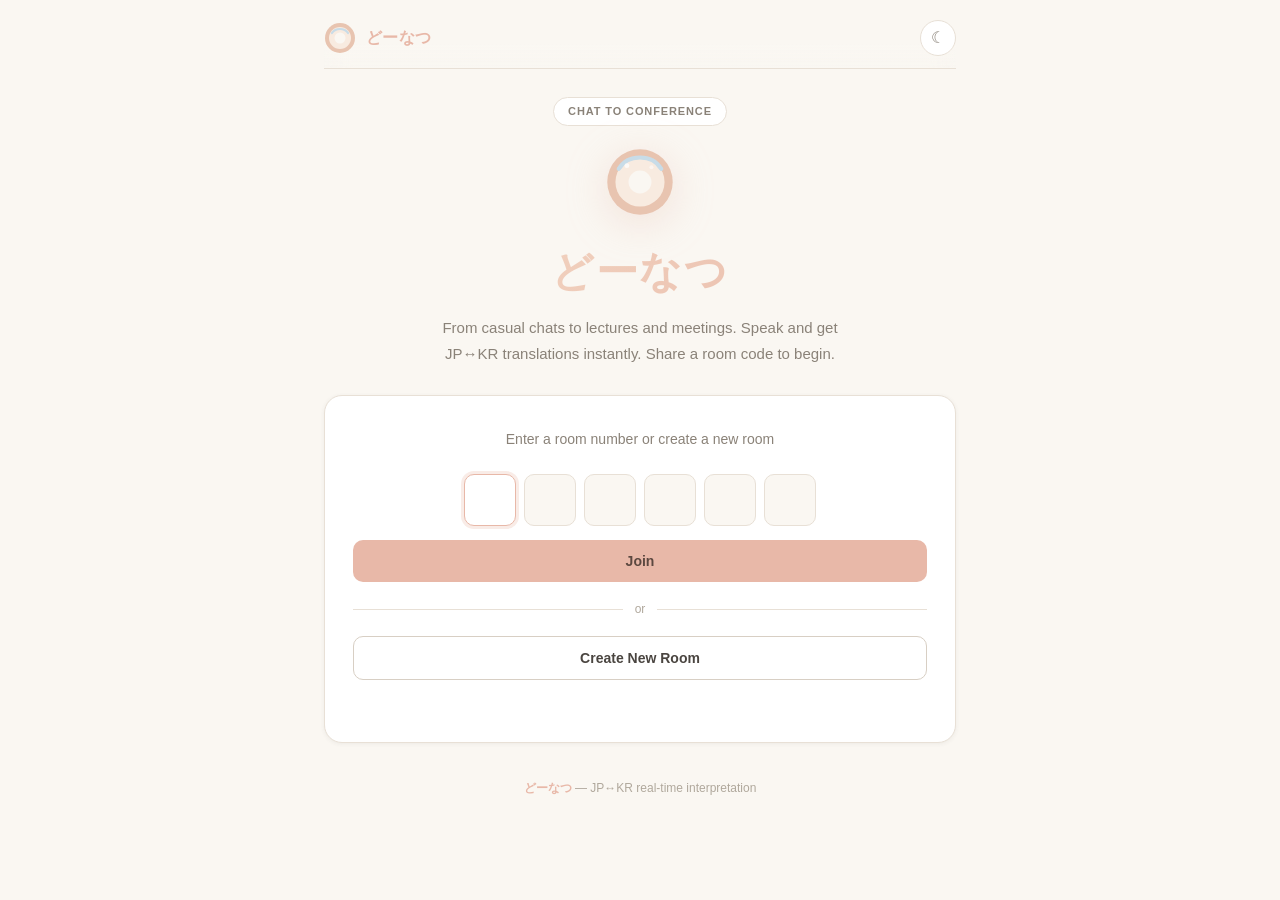
==== commit 166cf06a: "Add pastel light/dark theme toggle with persisted preference" ====
--- a/client/index.html
+++ b/client/index.html
@@ -5,15 +5,16 @@
 <meta name="viewport" content="width=device-width, initial-scale=1">
 <meta name="google" content="notranslate">
 <meta name="description" content="どーなつ — 日韓の会話を、まるくつなぐ。話すだけで翻訳が届くカジュアル通訳。">
-<meta name="theme-color" content="#15171c">
+<meta name="theme-color" content="#faf7f2">
+<script src="theme.js?v=1"></script>
 <meta property="og:title" content="どーなつ | 日韓リアルタイム通訳">
 <meta property="og:description" content="話すだけで翻訳が届く。6桁のルーム番号で、日本語と韓国語の会話をまるくつなぐ。">
 <meta property="og:type" content="website">
 <link rel="icon" href="favicon.svg" type="image/svg+xml">
 <link rel="manifest" href="manifest.json">
 <title>どーなつ — 日韓リアルタイム通訳</title>
-<link rel="stylesheet" href="theme.css?v=3">
-<link rel="stylesheet" href="app.css?v=7">
+<link rel="stylesheet" href="theme.css?v=4">
+<link rel="stylesheet" href="app.css?v=8">
 </head>
 <body>
 
@@ -21,15 +22,16 @@
   <div class="landing">
     <header class="landing-header">
       <div class="brand">
-        <svg class="brand-mark" viewBox="0 0 32 32" aria-hidden="true"><circle cx="16" cy="16" r="15" fill="#c8956c"/><circle cx="16" cy="16" r="11" fill="#e8d4b8"/><circle cx="16" cy="16" r="5.5" fill="#15171c"/><path d="M8 11c2-3 5-4 8-4s6 1 8 4" fill="none" stroke="#9bb8c8" stroke-width="2.2" stroke-linecap="round"/></svg>
+        <svg class="brand-mark" viewBox="0 0 32 32" aria-hidden="true"><circle cx="16" cy="16" r="15" fill="var(--donut-outer)"/><circle cx="16" cy="16" r="11" fill="var(--donut-inner)"/><circle cx="16" cy="16" r="5.5" fill="var(--donut-hole)"/><path d="M8 11c2-3 5-4 8-4s6 1 8 4" fill="none" stroke="var(--donut-glaze)" stroke-width="2.2" stroke-linecap="round"/></svg>
         <span class="brand-name" id="brandName">どーなつ</span>
       </div>
+      <button type="button" class="btn-theme" aria-label="Theme">☾</button>
     </header>
 
     <section class="hero">
       <span class="hero-badge" id="heroBadge">会話も講演も</span>
       <div class="hero-visual">
-        <svg class="hero-donut" viewBox="0 0 88 88" aria-hidden="true"><circle cx="44" cy="44" r="40" fill="#c8956c"/><circle cx="44" cy="44" r="30" fill="#e8d4b8"/><circle cx="44" cy="44" r="14" fill="#15171c"/><path d="M18 28c6-10 16-14 26-14s20 4 26 14" fill="none" stroke="#9bb8c8" stroke-width="5" stroke-linecap="round"/><circle cx="28" cy="24" r="3" fill="#fff" opacity=".5"/><circle cx="58" cy="26" r="2.5" fill="#fff" opacity=".35"/></svg>
+        <svg class="hero-donut" viewBox="0 0 88 88" aria-hidden="true"><circle cx="44" cy="44" r="40" fill="var(--donut-outer)"/><circle cx="44" cy="44" r="30" fill="var(--donut-inner)"/><circle cx="44" cy="44" r="14" fill="var(--donut-hole)"/><path d="M18 28c6-10 16-14 26-14s20 4 26 14" fill="none" stroke="var(--donut-glaze)" stroke-width="5" stroke-linecap="round"/><circle cx="28" cy="24" r="3" fill="var(--surface)" opacity=".7"/><circle cx="58" cy="26" r="2.5" fill="var(--surface)" opacity=".5"/></svg>
       </div>
       <h1 id="heroTitle">どーなつ</h1>
       <p class="hero-desc" id="heroDesc">日韓の会話を、まるくつなぐ。話すだけで翻訳が届くカジュアル通訳。ルーム番号を共有して、すぐにはじめられます。</p>
@@ -68,7 +70,7 @@
 <div id="chat">
 <header>
   <button type="button" class="logo chat-logo" id="homeBtn" title="">
-    <svg class="chat-logo-mark" viewBox="0 0 32 32" aria-hidden="true"><circle cx="16" cy="16" r="15" fill="#c8956c"/><circle cx="16" cy="16" r="11" fill="#e8d4b8"/><circle cx="16" cy="16" r="5.5" fill="#15171c"/></svg>
+    <svg class="chat-logo-mark" viewBox="0 0 32 32" aria-hidden="true"><circle cx="16" cy="16" r="15" fill="var(--donut-outer)"/><circle cx="16" cy="16" r="11" fill="var(--donut-inner)"/><circle cx="16" cy="16" r="5.5" fill="var(--donut-hole)"/></svg>
     <span class="chat-logo-name" id="chatLogoName">どーなつ</span>
   </button>
   <div class="header-center">
@@ -79,6 +81,7 @@
     </button>
   </div>
   <div class="header-end">
+    <button type="button" class="btn-theme" aria-label="Theme">☾</button>
     <span class="conn">
       <span class="dot off" id="connDot"></span>
       <span class="conn-label" id="connLabel">Disconnected</span>
@@ -114,7 +117,7 @@
 <div class="log-panel">
   <div class="log" id="log">
     <div class="empty-state hidden" id="emptyState">
-      <svg class="icon" viewBox="0 0 32 32" aria-hidden="true"><circle cx="16" cy="16" r="15" fill="#c8956c"/><circle cx="16" cy="16" r="11" fill="#e8d4b8"/><circle cx="16" cy="16" r="5.5" fill="#15171c"/><path d="M8 11c2-3 5-4 8-4s6 1 8 4" fill="none" stroke="#9bb8c8" stroke-width="2" stroke-linecap="round"/></svg>
+      <svg class="icon" viewBox="0 0 32 32" aria-hidden="true"><circle cx="16" cy="16" r="15" fill="var(--donut-outer)"/><circle cx="16" cy="16" r="11" fill="var(--donut-inner)"/><circle cx="16" cy="16" r="5.5" fill="var(--donut-hole)"/><path d="M8 11c2-3 5-4 8-4s6 1 8 4" fill="none" stroke="var(--donut-glaze)" stroke-width="2" stroke-linecap="round"/></svg>
       <p id="emptyText"></p>
     </div>
     <div class="history-top hidden" id="historyTop"></div>
--- a/client/theme.css
+++ b/client/theme.css
@@ -1,40 +1,98 @@
-/* どーなつ — shared design tokens (warm café slate) */
-:root {
-  --bg: #15171c;
-  --bg-subtle: #1a1d23;
-  --surface: #22262e;
-  --surface-2: #2a2f38;
-  --surface-3: #323843;
-  --border: #3a404c;
-  --border-strong: #4a5260;
-  --text: #eceae6;
-  --text-muted: #9ca3af;
-  --text-dim: #6b7280;
-  --accent: #c8956c;
-  --accent-hover: #d4a67a;
-  --accent-soft: #c8956c22;
-  --accent-glow: #c8956c30;
-  --brand-glaze: #e8d4b8;
-  --brand-icing: #9bb8c8;
-  --ja: #7aa8c8;
-  --ko: #7eb8a8;
-  --live: #5cb87a;
-  --live-soft: #5cb87a22;
-  --record: #c07070;
-  --record-hover: #b06060;
-  --record-soft: #c0707022;
-  --error: #c07070;
-  --off: #6b7280;
-  --off-soft: #6b728022;
+/* どーなつ — pastel design tokens + light/dark */
+
+:root,
+[data-theme="light"] {
+  color-scheme: light;
+  --bg: #faf7f2;
+  --bg-subtle: #f5f0e8;
+  --surface: #ffffff;
+  --surface-2: #f3ede6;
+  --surface-3: #ebe4db;
+  --border: #e8e0d6;
+  --border-strong: #d8cfc4;
+  --text: #4a4540;
+  --text-muted: #8a8278;
+  --text-dim: #b0a89c;
+  --accent: #e8b8a8;
+  --accent-hover: #dfaa98;
+  --accent-soft: #e8b8a845;
+  --accent-glow: #e8b8a855;
+  --btn-on: #5c4840;
+  --brand-glaze: #f5dcc8;
+  --brand-icing: #b8d4e8;
+  --donut-outer: #e8c4b0;
+  --donut-inner: #f8ebe0;
+  --donut-hole: #faf7f2;
+  --donut-glaze: #c8dce8;
+  --ja: #8ec0e8;
+  --ko: #98d8c8;
+  --live: #88c8a0;
+  --live-soft: #88c8a033;
+  --record: #e0a8a8;
+  --record-hover: #d89898;
+  --record-soft: #e0a8a833;
+  --error: #e0a0a0;
+  --off: #b8b0a8;
+  --off-soft: #b8b0a833;
+  --header-bg: rgba(255, 255, 255, 0.9);
+  --overlay-bg: rgba(74, 69, 64, 0.35);
+  --col-ja-top: #eef4fa;
+  --col-ko-top: #eef8f4;
+  --qr-bg: #ffffff;
+  --pulse-rgb: 136, 200, 160;
   --radius-sm: 6px;
   --radius: 10px;
   --radius-lg: 14px;
   --radius-xl: 18px;
-  --shadow-sm: 0 1px 3px rgba(0, 0, 0, 0.35);
-  --shadow-md: 0 8px 28px rgba(0, 0, 0, 0.4);
-  --shadow-lg: 0 16px 48px rgba(0, 0, 0, 0.45);
+  --shadow-sm: 0 1px 4px rgba(74, 69, 64, 0.07);
+  --shadow-md: 0 8px 28px rgba(74, 69, 64, 0.1);
+  --shadow-lg: 0 16px 48px rgba(74, 69, 64, 0.14);
   --font: 'Noto Sans JP', 'Noto Sans KR', -apple-system, BlinkMacSystemFont, 'Segoe UI', sans-serif;
   --mono: ui-monospace, 'Cascadia Code', 'Segoe UI Mono', monospace;
+}
+
+[data-theme="dark"] {
+  color-scheme: dark;
+  --bg: #1c2028;
+  --bg-subtle: #222830;
+  --surface: #2a3040;
+  --surface-2: #323848;
+  --surface-3: #3a4250;
+  --border: #444c5c;
+  --border-strong: #525c6c;
+  --text: #e8ecf0;
+  --text-muted: #a8b0bc;
+  --text-dim: #78808c;
+  --accent: #e8c0b0;
+  --accent-hover: #f0d0c0;
+  --accent-soft: #e8c0b035;
+  --accent-glow: #e8c0b045;
+  --btn-on: #ffffff;
+  --brand-glaze: #f0dcc8;
+  --brand-icing: #a8c8d8;
+  --donut-outer: #d8b8a8;
+  --donut-inner: #f0dcc8;
+  --donut-hole: #1c2028;
+  --donut-glaze: #a8c8d8;
+  --ja: #98c8e8;
+  --ko: #a0dcd0;
+  --live: #88c8a0;
+  --live-soft: #88c8a033;
+  --record: #d8a0a0;
+  --record-hover: #c89090;
+  --record-soft: #d8a0a033;
+  --error: #d8a0a0;
+  --off: #78808c;
+  --off-soft: #78808c33;
+  --header-bg: rgba(42, 48, 64, 0.92);
+  --overlay-bg: rgba(0, 0, 0, 0.55);
+  --col-ja-top: #242c38;
+  --col-ko-top: #243028;
+  --qr-bg: #ffffff;
+  --pulse-rgb: 136, 200, 160;
+  --shadow-sm: 0 1px 4px rgba(0, 0, 0, 0.2);
+  --shadow-md: 0 8px 28px rgba(0, 0, 0, 0.28);
+  --shadow-lg: 0 16px 48px rgba(0, 0, 0, 0.35);
 }
 
 *, *::before, *::after { margin: 0; padding: 0; box-sizing: border-box; }
@@ -49,10 +107,34 @@
   color: var(--text);
   line-height: 1.5;
   -webkit-font-smoothing: antialiased;
+  transition: background 0.2s ease, color 0.2s ease;
 }
 
 button, input, select, textarea {
   font-family: inherit;
+}
+
+/* Theme toggle */
+.btn-theme {
+  flex-shrink: 0;
+  width: 36px;
+  height: 36px;
+  border-radius: 999px;
+  border: 1px solid var(--border);
+  background: var(--surface);
+  color: var(--text-muted);
+  font-size: 16px;
+  line-height: 1;
+  cursor: pointer;
+  display: inline-flex;
+  align-items: center;
+  justify-content: center;
+  transition: background 0.15s, border-color 0.15s, color 0.15s;
+}
+.btn-theme:hover {
+  background: var(--surface-2);
+  border-color: var(--border-strong);
+  color: var(--text);
 }
 
 /* Buttons */
@@ -61,7 +143,7 @@
   border: none;
   border-radius: var(--radius);
   background: var(--accent);
-  color: #fff;
+  color: var(--btn-on);
   font-size: 14px;
   font-weight: 600;
   cursor: pointer;
--- a/client/app.css
+++ b/client/app.css
@@ -128,7 +128,7 @@
   font-weight: 600;
   cursor: pointer;
   background: var(--accent);
-  color: #fff;
+  color: var(--btn-on);
   transition: background 0.15s;
 }
 .lobby-join button:hover:not(:disabled) { background: var(--accent-hover); }
@@ -219,7 +219,7 @@
   align-items: center;
   gap: 12px;
   padding: 10px 20px;
-  background: rgba(34, 38, 46, 0.92);
+  background: var(--header-bg);
   backdrop-filter: blur(12px);
   -webkit-backdrop-filter: blur(12px);
   border-bottom: 1px solid var(--border);
@@ -402,7 +402,7 @@
 }
 .btn-record {
   background: var(--record);
-  color: #fff;
+  color: var(--btn-on);
   border-color: var(--record);
 }
 .btn-record:hover { background: var(--record-hover); }
@@ -414,11 +414,11 @@
 .btn-record:disabled { opacity: 0.4; cursor: default; }
 .btn-record.recording {
   animation: pulse 1.5s ease-in-out infinite;
-  box-shadow: 0 0 0 0 rgba(92, 184, 122, 0.35);
+  box-shadow: 0 0 0 0 rgba(var(--pulse-rgb), 0.35);
 }
 @keyframes pulse {
-  0%, 100% { box-shadow: 0 0 0 0 rgba(92, 184, 122, 0.3); }
-  50% { box-shadow: 0 0 0 8px rgba(92, 184, 122, 0); }
+  0%, 100% { box-shadow: 0 0 0 0 rgba(var(--pulse-rgb), 0.3); }
+  50% { box-shadow: 0 0 0 8px rgba(var(--pulse-rgb), 0); }
 }
 
 .session-meta {
@@ -665,7 +665,7 @@
 .entry .btn-edit-save {
   border: none;
   background: var(--accent);
-  color: #fff;
+  color: var(--btn-on);
 }
 .entry .btn-edit-save:hover { background: var(--accent-hover); }
 .entry .btn-edit-save:disabled { opacity: 0.45; cursor: default; }
@@ -723,7 +723,7 @@
 }
 .btn-send {
   background: var(--accent);
-  color: #fff;
+  color: var(--btn-on);
   transition: background 0.15s;
 }
 .btn-send:hover { background: var(--accent-hover); }
@@ -761,7 +761,7 @@
   display: flex;
   align-items: center;
   justify-content: center;
-  background: rgba(0, 0, 0, 0.65);
+  background: var(--overlay-bg);
   backdrop-filter: blur(4px);
   padding: 20px;
 }
@@ -808,7 +808,7 @@
 .qr-wrap {
   display: inline-flex;
   padding: 12px;
-  background: #fff;
+  background: var(--qr-bg);
   border-radius: var(--radius-lg);
   margin-bottom: 14px;
 }
@@ -844,14 +844,14 @@
 .btn-qr-share {
   border: none;
   background: var(--accent);
-  color: #fff;
+  color: var(--btn-on);
 }
 .btn-qr-share:hover { background: var(--accent-hover); }
 .btn-qr-share.hidden { display: none; }
 .btn-qr-copy {
   border: none;
   background: var(--accent);
-  color: #fff;
+  color: var(--btn-on);
 }
 .btn-qr-copy:hover { background: var(--accent-hover); }
 .qr-actions.has-share .btn-qr-copy {
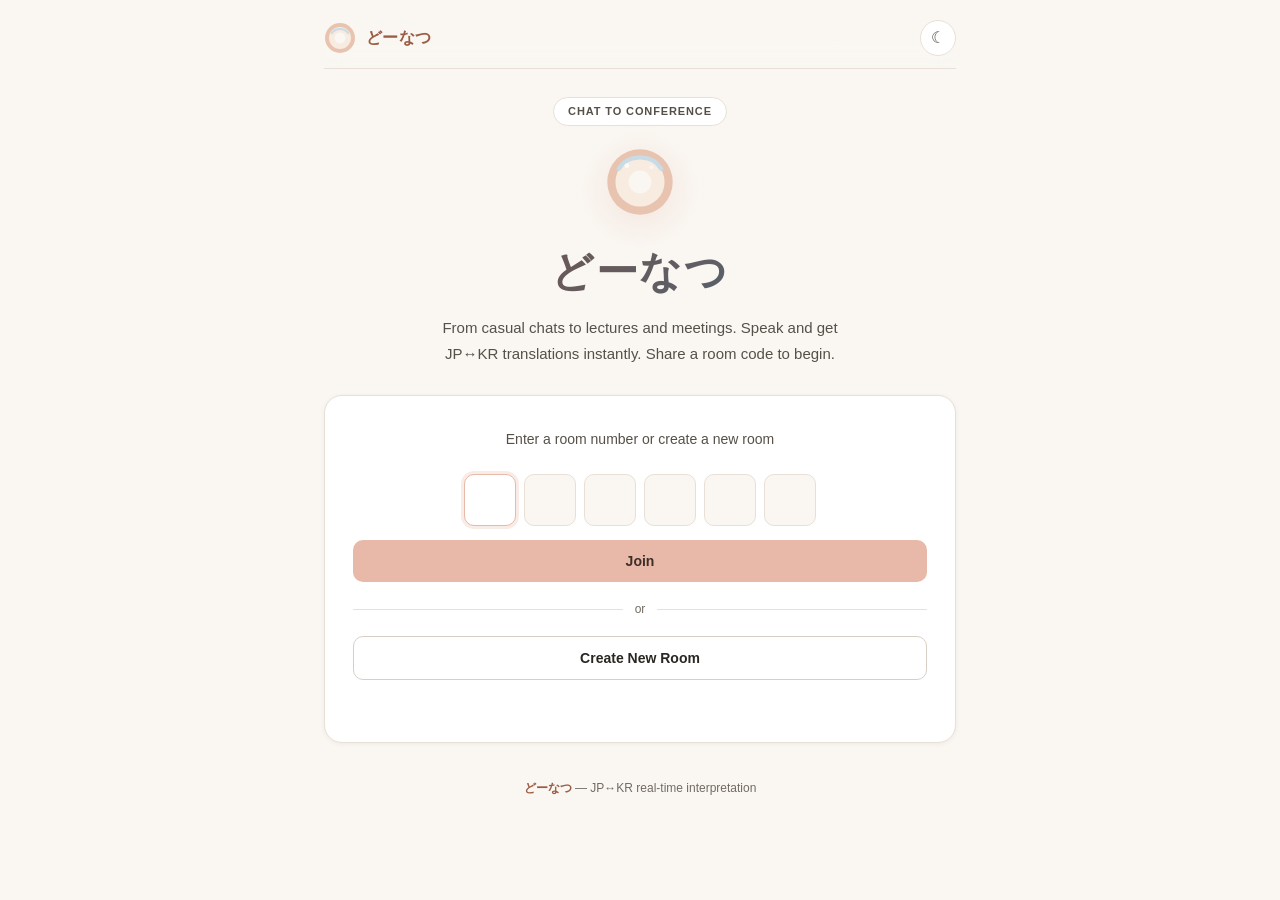
==== commit 9a1ebbd5: "fix: パステル配色の文字コントラストを改善 薄いアクセント色で文字が読めない問題を修正。 本文・ラベル・タイトル用の前景色変数を追加し、 ライト/ダーク両テーマで視認性を確保。" ====
--- a/client/index.html
+++ b/client/index.html
@@ -13,8 +13,8 @@
 <link rel="icon" href="favicon.svg" type="image/svg+xml">
 <link rel="manifest" href="manifest.json">
 <title>どーなつ — 日韓リアルタイム通訳</title>
-<link rel="stylesheet" href="theme.css?v=4">
-<link rel="stylesheet" href="app.css?v=8">
+<link rel="stylesheet" href="theme.css?v=5">
+<link rel="stylesheet" href="app.css?v=9">
 </head>
 <body>
 
--- a/client/theme.css
+++ b/client/theme.css
@@ -10,14 +10,17 @@
   --surface-3: #ebe4db;
   --border: #e8e0d6;
   --border-strong: #d8cfc4;
-  --text: #4a4540;
-  --text-muted: #8a8278;
-  --text-dim: #b0a89c;
+  --text: #2a2622;
+  --text-muted: #555048;
+  --text-dim: #736b62;
   --accent: #e8b8a8;
   --accent-hover: #dfaa98;
+  --accent-fg: #9a5c44;
   --accent-soft: #e8b8a845;
   --accent-glow: #e8b8a855;
-  --btn-on: #5c4840;
+  --btn-on: #3d2e28;
+  --title-from: #7a5040;
+  --title-to: #4a6880;
   --brand-glaze: #f5dcc8;
   --brand-icing: #b8d4e8;
   --donut-outer: #e8c4b0;
@@ -26,14 +29,18 @@
   --donut-glaze: #c8dce8;
   --ja: #8ec0e8;
   --ko: #98d8c8;
-  --live: #88c8a0;
-  --live-soft: #88c8a033;
-  --record: #e0a8a8;
-  --record-hover: #d89898;
-  --record-soft: #e0a8a833;
-  --error: #e0a0a0;
-  --off: #b8b0a8;
-  --off-soft: #b8b0a833;
+  --ja-fg: #3a6888;
+  --ko-fg: #3a7868;
+  --live: #6ab88a;
+  --live-fg: #ffffff;
+  --live-soft: #6ab88a33;
+  --record: #d89090;
+  --record-fg: #ffffff;
+  --record-hover: #c88080;
+  --record-soft: #d8909033;
+  --error: #c45050;
+  --off: #8a8278;
+  --off-soft: #8a827833;
   --header-bg: rgba(255, 255, 255, 0.9);
   --overlay-bg: rgba(74, 69, 64, 0.35);
   --col-ja-top: #eef4fa;
@@ -60,14 +67,17 @@
   --surface-3: #3a4250;
   --border: #444c5c;
   --border-strong: #525c6c;
-  --text: #e8ecf0;
-  --text-muted: #a8b0bc;
-  --text-dim: #78808c;
+  --text: #f0f2f6;
+  --text-muted: #c0c8d4;
+  --text-dim: #98a0ac;
   --accent: #e8c0b0;
   --accent-hover: #f0d0c0;
+  --accent-fg: #f0d0c0;
   --accent-soft: #e8c0b035;
   --accent-glow: #e8c0b045;
   --btn-on: #ffffff;
+  --title-from: #f0d8c8;
+  --title-to: #a8c8e8;
   --brand-glaze: #f0dcc8;
   --brand-icing: #a8c8d8;
   --donut-outer: #d8b8a8;
@@ -76,12 +86,16 @@
   --donut-glaze: #a8c8d8;
   --ja: #98c8e8;
   --ko: #a0dcd0;
-  --live: #88c8a0;
-  --live-soft: #88c8a033;
-  --record: #d8a0a0;
-  --record-hover: #c89090;
-  --record-soft: #d8a0a033;
-  --error: #d8a0a0;
+  --ja-fg: #a8d4f0;
+  --ko-fg: #a8e8d8;
+  --live: #6ab88a;
+  --live-fg: #ffffff;
+  --live-soft: #6ab88a33;
+  --record: #d89090;
+  --record-fg: #ffffff;
+  --record-hover: #c88080;
+  --record-soft: #d8909033;
+  --error: #f0a0a0;
   --off: #78808c;
   --off-soft: #78808c33;
   --header-bg: rgba(42, 48, 64, 0.92);
--- a/client/app.css
+++ b/client/app.css
@@ -43,7 +43,7 @@
   color: var(--text);
 }
 .brand-mark { width: 32px; height: 32px; flex-shrink: 0; }
-.brand-name { color: var(--accent); }
+.brand-name { color: var(--accent-fg); }
 
 .hero {
   text-align: center;
@@ -82,7 +82,8 @@
   font-weight: 800;
   letter-spacing: 0.04em;
   margin-bottom: 12px;
-  background: linear-gradient(135deg, var(--brand-glaze), var(--accent));
+  color: var(--text);
+  background: linear-gradient(135deg, var(--title-from), var(--title-to));
   -webkit-background-clip: text;
   -webkit-text-fill-color: transparent;
   background-clip: text;
@@ -201,7 +202,7 @@
   font-size: 12px;
   color: var(--text-dim);
 }
-.landing-footer .brand-inline { color: var(--accent); font-weight: 600; }
+.landing-footer .brand-inline { color: var(--accent-fg); font-weight: 600; }
 
 /* ---- chat shell ---- */
 #chat {
@@ -245,7 +246,7 @@
 }
 .chat-logo:hover { opacity: 0.75; }
 .chat-logo-mark { width: 20px; height: 20px; flex-shrink: 0; }
-.chat-logo-name { color: var(--accent); }
+.chat-logo-name { color: var(--accent-fg); }
 
 .header-center {
   flex: 1;
@@ -402,12 +403,13 @@
 }
 .btn-record {
   background: var(--record);
-  color: var(--btn-on);
+  color: var(--record-fg);
   border-color: var(--record);
 }
 .btn-record:hover { background: var(--record-hover); }
 .btn-record.idle {
   background: var(--live);
+  color: var(--live-fg);
   border-color: var(--live);
 }
 .btn-record.idle:hover { filter: brightness(1.08); }
@@ -552,7 +554,7 @@
   display: flex;
   align-items: center;
   gap: 6px;
-  color: var(--text-dim);
+  color: var(--text-muted);
   min-width: 0;
 }
 .entry .spk-dot {
@@ -802,7 +804,7 @@
   font-family: var(--mono);
   font-variant-numeric: tabular-nums;
   letter-spacing: 0.14em;
-  color: var(--accent);
+  color: var(--accent-fg);
   margin-bottom: 16px;
 }
 .qr-wrap {
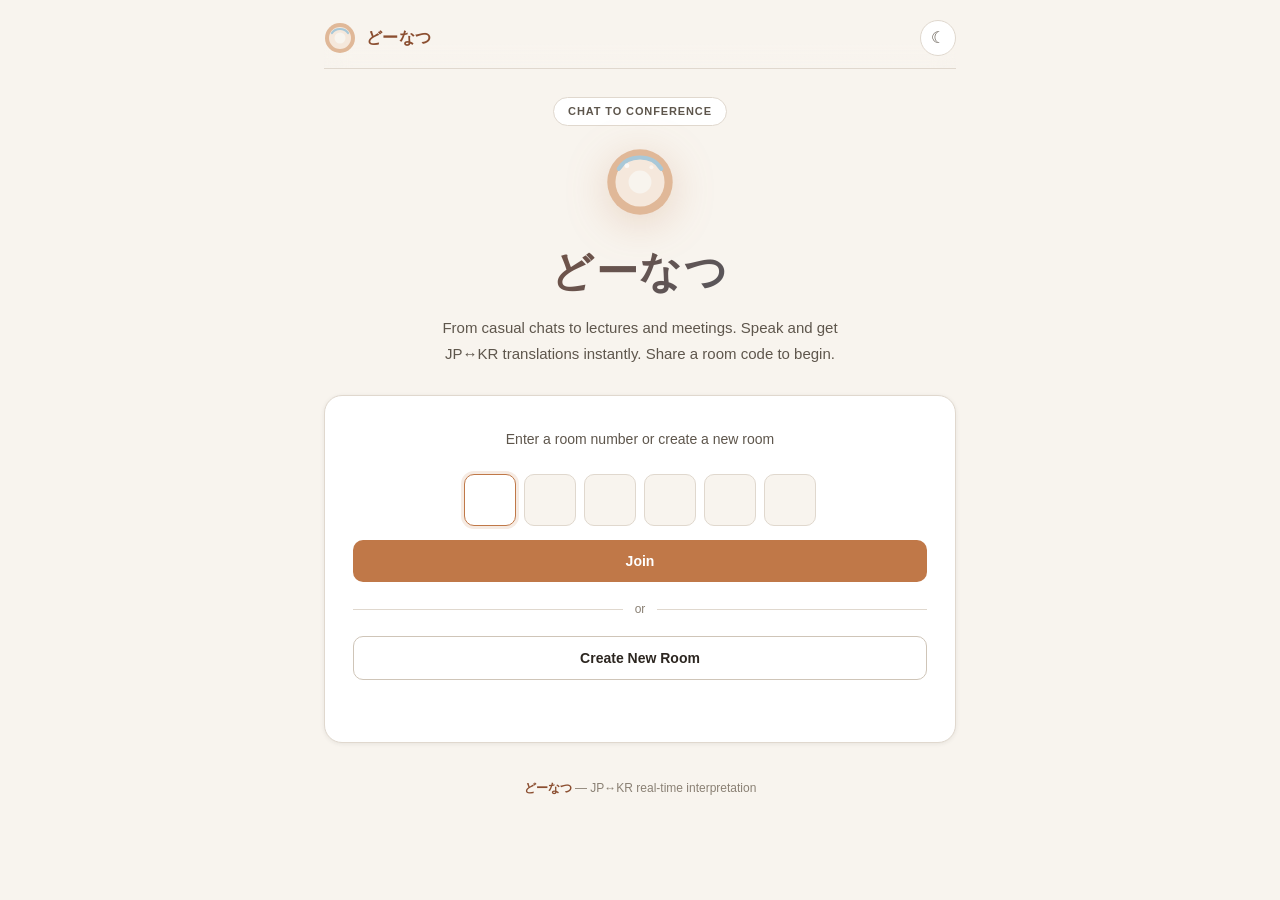
==== commit 1f5af0f6: "fix: テーマを設計し直し、文字色と配色を分離して再実装 パステル配色で文字が読めなくなっていた問題を根本修正。 装飾色（パステル）と文字色（--text / --brand / --ja / --" ====
--- a/client/index.html
+++ b/client/index.html
@@ -5,7 +5,7 @@
 <meta name="viewport" content="width=device-width, initial-scale=1">
 <meta name="google" content="notranslate">
 <meta name="description" content="どーなつ — 日韓の会話を、まるくつなぐ。話すだけで翻訳が届くカジュアル通訳。">
-<meta name="theme-color" content="#faf7f2">
+<meta name="theme-color" content="#f8f4ee">
 <script src="theme.js?v=1"></script>
 <meta property="og:title" content="どーなつ | 日韓リアルタイム通訳">
 <meta property="og:description" content="話すだけで翻訳が届く。6桁のルーム番号で、日本語と韓国語の会話をまるくつなぐ。">
@@ -13,8 +13,8 @@
 <link rel="icon" href="favicon.svg" type="image/svg+xml">
 <link rel="manifest" href="manifest.json">
 <title>どーなつ — 日韓リアルタイム通訳</title>
-<link rel="stylesheet" href="theme.css?v=5">
-<link rel="stylesheet" href="app.css?v=9">
+<link rel="stylesheet" href="theme.css?v=6">
+<link rel="stylesheet" href="app.css?v=10">
 </head>
 <body>
 
--- a/client/theme.css
+++ b/client/theme.css
@@ -1,112 +1,133 @@
-/* どーなつ — pastel design tokens + light/dark */
+/* どーなつ — design tokens
+   原則: パステルは背景・装飾用。文字は専用の --text / --brand / --ja / --ko を使う */
 
 :root,
 [data-theme="light"] {
   color-scheme: light;
-  --bg: #faf7f2;
-  --bg-subtle: #f5f0e8;
+
+  /* surfaces */
+  --bg: #f8f4ee;
+  --bg-subtle: #f2ece4;
   --surface: #ffffff;
-  --surface-2: #f3ede6;
+  --surface-2: #f5efe8;
   --surface-3: #ebe4db;
-  --border: #e8e0d6;
-  --border-strong: #d8cfc4;
-  --text: #2a2622;
-  --text-muted: #555048;
-  --text-dim: #736b62;
-  --accent: #e8b8a8;
-  --accent-hover: #dfaa98;
-  --accent-fg: #9a5c44;
-  --accent-soft: #e8b8a845;
-  --accent-glow: #e8b8a855;
-  --btn-on: #3d2e28;
-  --title-from: #7a5040;
-  --title-to: #4a6880;
-  --brand-glaze: #f5dcc8;
-  --brand-icing: #b8d4e8;
-  --donut-outer: #e8c4b0;
-  --donut-inner: #f8ebe0;
-  --donut-hole: #faf7f2;
-  --donut-glaze: #c8dce8;
-  --ja: #8ec0e8;
-  --ko: #98d8c8;
-  --ja-fg: #3a6888;
-  --ko-fg: #3a7868;
-  --live: #6ab88a;
-  --live-fg: #ffffff;
-  --live-soft: #6ab88a33;
-  --record: #d89090;
-  --record-fg: #ffffff;
-  --record-hover: #c88080;
-  --record-soft: #d8909033;
-  --error: #c45050;
-  --off: #8a8278;
-  --off-soft: #8a827833;
-  --header-bg: rgba(255, 255, 255, 0.9);
-  --overlay-bg: rgba(74, 69, 64, 0.35);
-  --col-ja-top: #eef4fa;
-  --col-ko-top: #eef8f4;
+  --border: #e0d8ce;
+  --border-strong: #cfc5b8;
+
+  /* text — always readable on surfaces */
+  --text: #2c2620;
+  --text-muted: #5e564c;
+  --text-dim: #8a8074;
+
+  /* interactive fills */
+  --accent: #c07848;
+  --accent-hover: #a86838;
+  --on-accent: #ffffff;
+  --accent-soft: #c0784826;
+  --accent-glow: #c0784840;
+
+  /* brand & title emphasis */
+  --brand: #8b4e30;
+  --brand-secondary: #3d5a72;
+
+  /* language identity (text) */
+  --ja: #2a6080;
+  --ko: #2a7060;
+  --ja-soft: #e8f0f8;
+  --ko-soft: #e8f4f0;
+
+  /* status */
+  --live: #3a9460;
+  --on-live: #ffffff;
+  --live-soft: #3a946026;
+  --record: #c05050;
+  --on-record: #ffffff;
+  --record-hover: #a84040;
+  --record-soft: #c0505026;
+  --error: #b84040;
+  --off: #8a8074;
+  --off-soft: #8a807426;
+
+  /* donut illustration (decorative only) */
+  --donut-outer: #e0b898;
+  --donut-inner: #f5e8dc;
+  --donut-hole: #f8f4ee;
+  --donut-glaze: #a8c8d8;
+
+  /* layout */
+  --header-bg: rgba(248, 244, 238, 0.92);
+  --overlay-bg: rgba(44, 38, 32, 0.4);
+  --col-ja-top: var(--ja-soft);
+  --col-ko-top: var(--ko-soft);
   --qr-bg: #ffffff;
-  --pulse-rgb: 136, 200, 160;
+  --pulse-rgb: 58, 148, 96;
+
   --radius-sm: 6px;
   --radius: 10px;
   --radius-lg: 14px;
   --radius-xl: 18px;
-  --shadow-sm: 0 1px 4px rgba(74, 69, 64, 0.07);
-  --shadow-md: 0 8px 28px rgba(74, 69, 64, 0.1);
-  --shadow-lg: 0 16px 48px rgba(74, 69, 64, 0.14);
+  --shadow-sm: 0 1px 4px rgba(44, 38, 32, 0.08);
+  --shadow-md: 0 8px 28px rgba(44, 38, 32, 0.12);
+  --shadow-lg: 0 16px 48px rgba(44, 38, 32, 0.16);
   --font: 'Noto Sans JP', 'Noto Sans KR', -apple-system, BlinkMacSystemFont, 'Segoe UI', sans-serif;
   --mono: ui-monospace, 'Cascadia Code', 'Segoe UI Mono', monospace;
 }
 
 [data-theme="dark"] {
   color-scheme: dark;
-  --bg: #1c2028;
-  --bg-subtle: #222830;
-  --surface: #2a3040;
-  --surface-2: #323848;
-  --surface-3: #3a4250;
-  --border: #444c5c;
-  --border-strong: #525c6c;
-  --text: #f0f2f6;
-  --text-muted: #c0c8d4;
-  --text-dim: #98a0ac;
-  --accent: #e8c0b0;
-  --accent-hover: #f0d0c0;
-  --accent-fg: #f0d0c0;
-  --accent-soft: #e8c0b035;
-  --accent-glow: #e8c0b045;
-  --btn-on: #ffffff;
-  --title-from: #f0d8c8;
-  --title-to: #a8c8e8;
-  --brand-glaze: #f0dcc8;
-  --brand-icing: #a8c8d8;
-  --donut-outer: #d8b8a8;
-  --donut-inner: #f0dcc8;
-  --donut-hole: #1c2028;
-  --donut-glaze: #a8c8d8;
-  --ja: #98c8e8;
-  --ko: #a0dcd0;
-  --ja-fg: #a8d4f0;
-  --ko-fg: #a8e8d8;
-  --live: #6ab88a;
-  --live-fg: #ffffff;
-  --live-soft: #6ab88a33;
-  --record: #d89090;
-  --record-fg: #ffffff;
-  --record-hover: #c88080;
-  --record-soft: #d8909033;
-  --error: #f0a0a0;
-  --off: #78808c;
-  --off-soft: #78808c33;
-  --header-bg: rgba(42, 48, 64, 0.92);
+
+  --bg: #15171c;
+  --bg-subtle: #1a1d23;
+  --surface: #22262e;
+  --surface-2: #2a2f38;
+  --surface-3: #323843;
+  --border: #3a404c;
+  --border-strong: #4a5260;
+
+  --text: #eceae6;
+  --text-muted: #9ca3af;
+  --text-dim: #6b7280;
+
+  --accent: #c8956c;
+  --accent-hover: #d4a67a;
+  --on-accent: #ffffff;
+  --accent-soft: #c8956c22;
+  --accent-glow: #c8956c30;
+
+  --brand: #e8d4b8;
+  --brand-secondary: #9bb8c8;
+
+  --ja: #7aa8c8;
+  --ko: #7eb8a8;
+  --ja-soft: #1a2228;
+  --ko-soft: #1a2420;
+
+  --live: #5cb87a;
+  --on-live: #ffffff;
+  --live-soft: #5cb87a22;
+  --record: #c07070;
+  --on-record: #ffffff;
+  --record-hover: #b06060;
+  --record-soft: #c0707022;
+  --error: #c07070;
+  --off: #6b7280;
+  --off-soft: #6b728022;
+
+  --donut-outer: #c8956c;
+  --donut-inner: #e8d4b8;
+  --donut-hole: #15171c;
+  --donut-glaze: #9bb8c8;
+
+  --header-bg: rgba(34, 38, 46, 0.92);
   --overlay-bg: rgba(0, 0, 0, 0.55);
-  --col-ja-top: #242c38;
-  --col-ko-top: #243028;
+  --col-ja-top: var(--ja-soft);
+  --col-ko-top: var(--ko-soft);
   --qr-bg: #ffffff;
-  --pulse-rgb: 136, 200, 160;
-  --shadow-sm: 0 1px 4px rgba(0, 0, 0, 0.2);
-  --shadow-md: 0 8px 28px rgba(0, 0, 0, 0.28);
-  --shadow-lg: 0 16px 48px rgba(0, 0, 0, 0.35);
+  --pulse-rgb: 92, 184, 122;
+
+  --shadow-sm: 0 1px 3px rgba(0, 0, 0, 0.35);
+  --shadow-md: 0 8px 28px rgba(0, 0, 0, 0.4);
+  --shadow-lg: 0 16px 48px rgba(0, 0, 0, 0.45);
 }
 
 *, *::before, *::after { margin: 0; padding: 0; box-sizing: border-box; }
@@ -157,7 +178,7 @@
   border: none;
   border-radius: var(--radius);
   background: var(--accent);
-  color: var(--btn-on);
+  color: var(--on-accent);
   font-size: 14px;
   font-weight: 600;
   cursor: pointer;
--- a/client/app.css
+++ b/client/app.css
@@ -43,7 +43,7 @@
   color: var(--text);
 }
 .brand-mark { width: 32px; height: 32px; flex-shrink: 0; }
-.brand-name { color: var(--accent-fg); }
+.brand-name { color: var(--brand); }
 
 .hero {
   text-align: center;
@@ -82,8 +82,8 @@
   font-weight: 800;
   letter-spacing: 0.04em;
   margin-bottom: 12px;
-  color: var(--text);
-  background: linear-gradient(135deg, var(--title-from), var(--title-to));
+  color: var(--brand);
+  background: linear-gradient(135deg, var(--brand), var(--brand-secondary));
   -webkit-background-clip: text;
   -webkit-text-fill-color: transparent;
   background-clip: text;
@@ -129,7 +129,7 @@
   font-weight: 600;
   cursor: pointer;
   background: var(--accent);
-  color: var(--btn-on);
+  color: var(--on-accent);
   transition: background 0.15s;
 }
 .lobby-join button:hover:not(:disabled) { background: var(--accent-hover); }
@@ -202,7 +202,7 @@
   font-size: 12px;
   color: var(--text-dim);
 }
-.landing-footer .brand-inline { color: var(--accent-fg); font-weight: 600; }
+.landing-footer .brand-inline { color: var(--brand); font-weight: 600; }
 
 /* ---- chat shell ---- */
 #chat {
@@ -246,7 +246,7 @@
 }
 .chat-logo:hover { opacity: 0.75; }
 .chat-logo-mark { width: 20px; height: 20px; flex-shrink: 0; }
-.chat-logo-name { color: var(--accent-fg); }
+.chat-logo-name { color: var(--brand); }
 
 .header-center {
   flex: 1;
@@ -403,24 +403,24 @@
 }
 .btn-record {
   background: var(--record);
-  color: var(--record-fg);
+  color: var(--on-record);
   border-color: var(--record);
 }
 .btn-record:hover { background: var(--record-hover); }
 .btn-record.idle {
   background: var(--live);
-  color: var(--live-fg);
+  color: var(--on-live);
   border-color: var(--live);
 }
 .btn-record.idle:hover { filter: brightness(1.08); }
 .btn-record:disabled { opacity: 0.4; cursor: default; }
 .btn-record.recording {
   animation: pulse 1.5s ease-in-out infinite;
-  box-shadow: 0 0 0 0 rgba(var(--pulse-rgb), 0.35);
+  box-shadow: 0 0 0 0 rgba(92, 184, 122, 0.35);
 }
 @keyframes pulse {
-  0%, 100% { box-shadow: 0 0 0 0 rgba(var(--pulse-rgb), 0.3); }
-  50% { box-shadow: 0 0 0 8px rgba(var(--pulse-rgb), 0); }
+  0%, 100% { box-shadow: 0 0 0 0 rgba(92, 184, 122, 0.3); }
+  50% { box-shadow: 0 0 0 8px rgba(92, 184, 122, 0); }
 }
 
 .session-meta {
@@ -554,7 +554,7 @@
   display: flex;
   align-items: center;
   gap: 6px;
-  color: var(--text-muted);
+  color: var(--text-dim);
   min-width: 0;
 }
 .entry .spk-dot {
@@ -667,7 +667,7 @@
 .entry .btn-edit-save {
   border: none;
   background: var(--accent);
-  color: var(--btn-on);
+  color: var(--on-accent);
 }
 .entry .btn-edit-save:hover { background: var(--accent-hover); }
 .entry .btn-edit-save:disabled { opacity: 0.45; cursor: default; }
@@ -725,7 +725,7 @@
 }
 .btn-send {
   background: var(--accent);
-  color: var(--btn-on);
+  color: var(--on-accent);
   transition: background 0.15s;
 }
 .btn-send:hover { background: var(--accent-hover); }
@@ -763,7 +763,7 @@
   display: flex;
   align-items: center;
   justify-content: center;
-  background: var(--overlay-bg);
+  background: rgba(0, 0, 0, 0.65);
   backdrop-filter: blur(4px);
   padding: 20px;
 }
@@ -804,7 +804,7 @@
   font-family: var(--mono);
   font-variant-numeric: tabular-nums;
   letter-spacing: 0.14em;
-  color: var(--accent-fg);
+  color: var(--brand);
   margin-bottom: 16px;
 }
 .qr-wrap {
@@ -846,14 +846,14 @@
 .btn-qr-share {
   border: none;
   background: var(--accent);
-  color: var(--btn-on);
+  color: var(--on-accent);
 }
 .btn-qr-share:hover { background: var(--accent-hover); }
 .btn-qr-share.hidden { display: none; }
 .btn-qr-copy {
   border: none;
   background: var(--accent);
-  color: var(--btn-on);
+  color: var(--on-accent);
 }
 .btn-qr-copy:hover { background: var(--accent-hover); }
 .qr-actions.has-share .btn-qr-copy {
